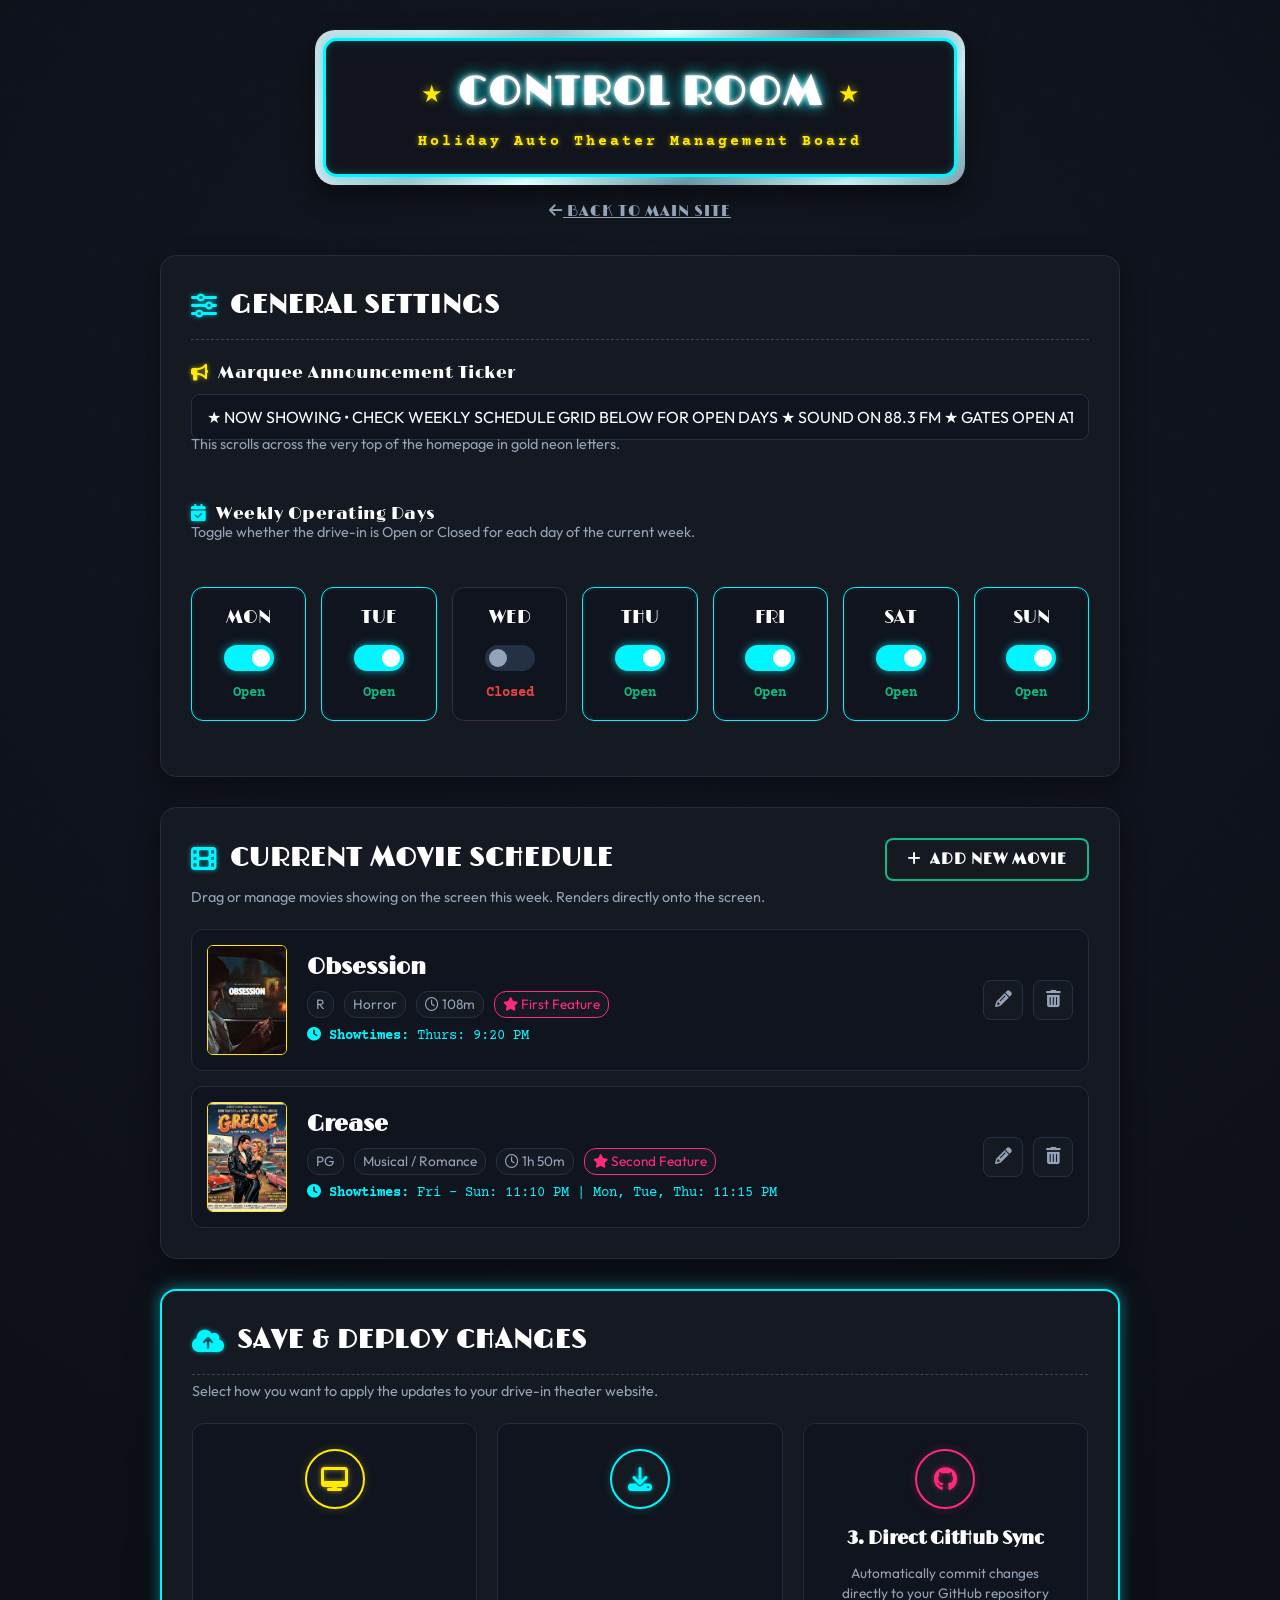
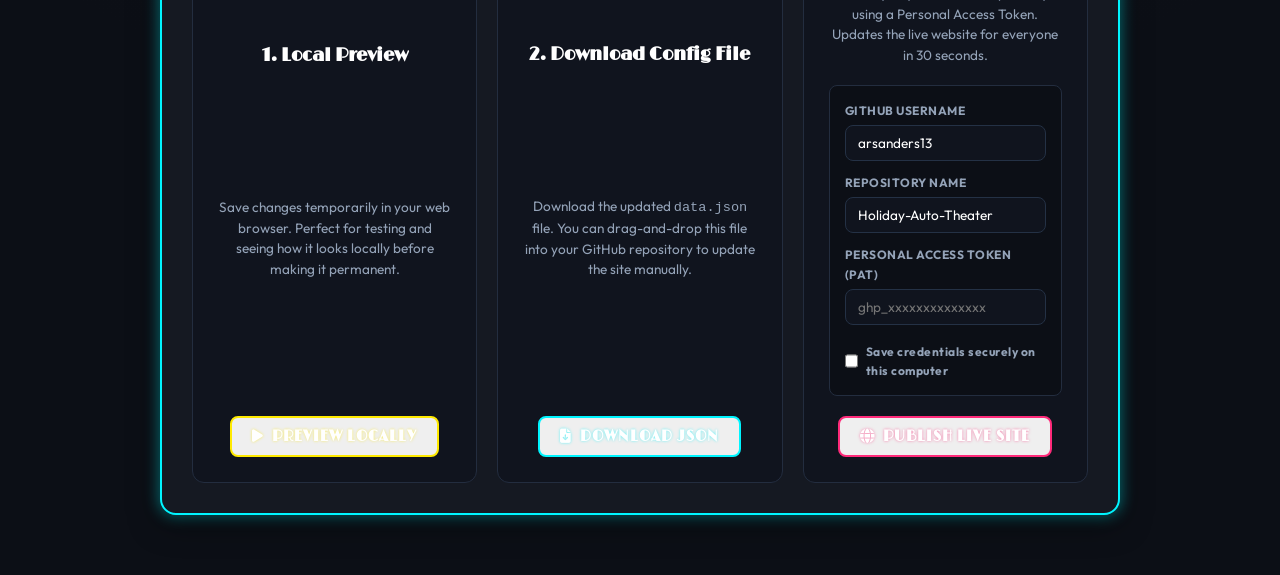
==== admin.html @ 50ead9c8 "Deploy full updated admin.html via upload script" ====
<!DOCTYPE html>
<html lang="en">
<head>
  <meta charset="UTF-8">
  <meta name="viewport" content="width=device-width, initial-scale=1.0">
  <title>Holiday Auto Theater | Admin Control Room</title>
  <meta name="description" content="Manage listings, operating days, showtimes, and announcements for the Holiday Auto Theater.">
  
  <!-- Google Fonts -->
  <link rel="preconnect" href="https://fonts.googleapis.com">
  <link rel="preconnect" href="https://fonts.gstatic.com" crossorigin>
  <link href="https://fonts.googleapis.com/css2?family=Courier+Prime:ital,wght@0,400;0,700;1,400;1,700&family=Limelight&family=Lobster&family=Monoton&family=Outfit:wght@300;400;600;800&display=swap" rel="stylesheet">
  
  <!-- FontAwesome for icons -->
  <link rel="stylesheet" href="https://cdnjs.cloudflare.com/ajax/libs/font-awesome/6.4.0/css/all.min.css">
  
  <!-- Admin Stylesheet -->
  <link rel="stylesheet" href="admin.css">
</head>
<body>

  <!-- Header Diner Sign style -->
  <header class="admin-header">
    <div class="header-container">
      <div class="chrome-rim">
        <div class="sign-inner">
          <div class="neon-stars">
            <span class="star star-left">★</span>
            <h1 class="admin-title">Control Room</h1>
            <span class="star star-right">★</span>
          </div>
          <p class="admin-subtitle">Holiday Auto Theater Management Board</p>
        </div>
      </div>
      <a href="index.html" class="back-link"><i class="fa-solid fa-arrow-left"></i> Back to Main Site</a>
    </div>
  </header>

  <main class="admin-main">
    
    <!-- SECTION 1: GLOBAL CONTROL PANEL -->
    <section class="admin-section chrome-panel">
      <h2 class="panel-title"><i class="fa-solid fa-sliders"></i> General Settings</h2>
      
      <!-- Announcement Editor -->
      <div class="form-group">
        <label for="announcement-input"><i class="fa-solid fa-bullhorn icon-yellow"></i> Marquee Announcement Ticker</label>
        <input type="text" id="announcement-input" placeholder="Type scrolling marquee alert here..." required>
        <p class="input-desc">This scrolls across the very top of the homepage in gold neon letters.</p>
      </div>

      <!-- Weekly Schedule Switches -->
      <div class="form-group">
        <label><i class="fa-solid fa-calendar-check icon-turquoise"></i> Weekly Operating Days</label>
        <p class="input-desc">Toggle whether the drive-in is Open or Closed for each day of the current week.</p>
        <div class="day-toggle-grid">
          <!-- Mon -->
          <div class="day-toggle-card" data-day="MON">
            <span class="toggle-day-name">MON</span>
            <label class="toggle-switch">
              <input type="checkbox" id="status-MON" checked>
              <span class="slider"></span>
            </label>
            <span class="status-lbl" id="lbl-MON">Open</span>
          </div>
          <!-- Tue -->
          <div class="day-toggle-card" data-day="TUE">
            <span class="toggle-day-name">TUE</span>
            <label class="toggle-switch">
              <input type="checkbox" id="status-TUE" checked>
              <span class="slider"></span>
            </label>
            <span class="status-lbl" id="lbl-TUE">Open</span>
          </div>
          <!-- Wed -->
          <div class="day-toggle-card" data-day="WED">
            <span class="toggle-day-name">WED</span>
            <label class="toggle-switch">
              <input type="checkbox" id="status-WED">
              <span class="slider"></span>
            </label>
            <span class="status-lbl" id="lbl-WED">Closed</span>
          </div>
          <!-- Thu -->
          <div class="day-toggle-card" data-day="THU">
            <span class="toggle-day-name">THU</span>
            <label class="toggle-switch">
              <input type="checkbox" id="status-THU" checked>
              <span class="slider"></span>
            </label>
            <span class="status-lbl" id="lbl-THU">Open</span>
          </div>
          <!-- Fri -->
          <div class="day-toggle-card" data-day="FRI">
            <span class="toggle-day-name">FRI</span>
            <label class="toggle-switch">
              <input type="checkbox" id="status-FRI" checked>
              <span class="slider"></span>
            </label>
            <span class="status-lbl" id="lbl-FRI">Open</span>
          </div>
          <!-- Sat -->
          <div class="day-toggle-card" data-day="SAT">
            <span class="toggle-day-name">SAT</span>
            <label class="toggle-switch">
              <input type="checkbox" id="status-SAT" checked>
              <span class="slider"></span>
            </label>
            <span class="status-lbl" id="lbl-SAT">Open</span>
          </div>
          <!-- Sun -->
          <div class="day-toggle-card" data-day="SUN">
            <span class="toggle-day-name">SUN</span>
            <label class="toggle-switch">
              <input type="checkbox" id="status-SUN" checked>
              <span class="slider"></span>
            </label>
            <span class="status-lbl" id="lbl-SUN">Open</span>
          </div>
        </div>
      </div>
    </section>

    <!-- SECTION 2: CURRENT MOVIE LISTINGS -->
    <section class="admin-section chrome-panel">
      <div class="section-header-flex">
        <h2 class="panel-title"><i class="fa-solid fa-film"></i> Current Movie Schedule</h2>
        <button type="button" class="diner-btn btn-green" id="btn-show-add-modal">
          <i class="fa-solid fa-plus"></i> Add New Movie
        </button>
      </div>
      
      <p class="input-desc">Drag or manage movies showing on the screen this week. Renders directly onto the screen.</p>
      
      <div class="admin-movie-list" id="admin-movie-list">
        <!-- Rendered dynamically by admin.js -->
        <div class="loading-spinner">Loading current movie listings...</div>
      </div>
    </section>

    <!-- SECTION 3: SAVE AND DEPLOY -->
    <section class="admin-section chrome-panel save-deploy-panel">
      <h2 class="panel-title"><i class="fa-solid fa-cloud-arrow-up"></i> Save & Deploy Changes</h2>
      <p class="input-desc">Select how you want to apply the updates to your drive-in theater website.</p>
      
      <div class="deploy-options-grid">
        
        <!-- Local Preview -->
        <div class="deploy-card">
          <div class="deploy-card-icon icon-yellow"><i class="fa-solid fa-desktop"></i></div>
          <h3>1. Local Preview</h3>
          <p>Save changes temporarily in your web browser. Perfect for testing and seeing how it looks locally before making it permanent.</p>
          <button type="button" class="deploy-btn btn-neon-yellow" id="btn-local-preview">
            <i class="fa-solid fa-play"></i> Preview locally
          </button>
        </div>

        <!-- Download Config -->
        <div class="deploy-card">
          <div class="deploy-card-icon icon-turquoise"><i class="fa-solid fa-download"></i></div>
          <h3>2. Download Config File</h3>
          <p>Download the updated <code>data.json</code> file. You can drag-and-drop this file into your GitHub repository to update the site manually.</p>
          <button type="button" class="deploy-btn btn-neon-turquoise" id="btn-download-config">
            <i class="fa-solid fa-file-arrow-down"></i> Download JSON
          </button>
        </div>

        <!-- GitHub Deploy -->
        <div class="deploy-card github-sync-card">
          <div class="deploy-card-icon icon-pink"><i class="fa-brands fa-github"></i></div>
          <h3>3. Direct GitHub Sync</h3>
          <p>Automatically commit changes directly to your GitHub repository using a Personal Access Token. Updates the live website for everyone in 30 seconds.</p>
          
          <div class="github-inputs-group">
            <div class="field-row">
              <label for="gh-username">GitHub Username</label>
              <input type="text" id="gh-username" placeholder="e.g. coder123" value="arsanders13">
            </div>
            <div class="field-row">
              <label for="gh-repo">Repository Name</label>
              <input type="text" id="gh-repo" placeholder="e.g. holiday-auto-theater" value="Holiday-Auto-Theater">
            </div>
            <div class="field-row">
              <label for="gh-token">Personal Access Token (PAT)</label>
              <input type="password" id="gh-token" placeholder="ghp_xxxxxxxxxxxxxx" value="">
            </div>
            <div class="field-row checkbox-row">
              <input type="checkbox" id="gh-save-details" checked>
              <label for="gh-save-details">Save credentials securely on this computer</label>
            </div>
          </div>

          <button type="button" class="deploy-btn btn-neon-pink" id="btn-github-deploy">
            <i class="fa-solid fa-globe"></i> Publish Live Site
          </button>
        </div>
      </div>
    </section>

  </main>

  <!-- ADD MOVIE MODAL DIALOG -->
  <div class="modal-overlay hidden" id="add-movie-modal">
    <div class="modal-chrome-rim">
      <div class="modal-box">
        
        <div class="modal-header">
          <h3><i class="fa-solid fa-video"></i> Add Movie Details</h3>
          <button class="modal-close-btn" id="btn-close-modal"><i class="fa-solid fa-xmark"></i></button>
        </div>

        <!-- OMDb/IMDb Search Bar -->
        <div class="omdb-search-box">
          <h4><i class="fa-brands fa-imdb icon-imdb"></i> Auto-Fill from IMDb / Movie Database</h4>
          <div class="search-fields-row">
            <div class="search-input-wrap">
              <input type="text" id="omdb-search-title" placeholder="Type movie title (e.g. Jurassic Park)...">
            </div>
            <button type="button" class="diner-btn btn-yellow" id="btn-omdb-search">
              <i class="fa-solid fa-magnifying-glass"></i> Search API
            </button>
          </div>
          
          <!-- Key Option (Optional, defaults to fallback) -->
          <div class="api-key-toggle-row">
            <a href="http://www.omdbapi.com/apikey.aspx" target="_blank" rel="noopener noreferrer" class="key-info-link"><i class="fa-solid fa-circle-question"></i> Get your own free OMDb API Key</a>
            <input type="text" id="omdb-api-key" placeholder="Enter key (Optional)" value="" autocomplete="off">
          </div>
          
          <!-- Search Status / Result Alert -->
          <div class="search-alert hidden" id="search-alert"></div>
        </div>

        <!-- Add/Edit Movie Form -->
        <form id="add-movie-form">
          <input type="hidden" id="movie-index"> <!-- Set if editing an existing movie -->
          
          <div class="form-grid-2">
            
            <!-- Poster Preview Area -->
            <div class="poster-preview-col">
              <div class="poster-placeholder" id="modal-poster-preview">
                <i class="fa-solid fa-image"></i>
                <p>Poster Preview</p>
              </div>
              <div class="form-group margin-top-10">
                <label for="movie-poster">Poster Image URL</label>
                <input type="text" id="movie-poster" placeholder="assets/name.jpg or web link" required>
              </div>
            </div>

            <!-- Metadata Details Column -->
            <div class="metadata-col">
              
              <div class="form-row-split">
                <div class="form-group">
                  <label for="movie-title">Movie Title</label>
                  <input type="text" id="movie-title" placeholder="e.g. Jaws" required>
                </div>
                <div class="form-group shrink-field">
                  <label for="movie-year">Year</label>
                  <input type="text" id="movie-year" placeholder="1975" required>
                </div>
              </div>

              <div class="form-row-split">
                <div class="form-group">
                  <label for="movie-genre">Genre(s)</label>
                  <input type="text" id="movie-genre" placeholder="e.g. Thriller / Adventure" required>
                </div>
                <div class="form-group shrink-field">
                  <label for="movie-rating">Rating</label>
                  <input type="text" id="movie-rating" placeholder="PG" required>
                </div>
                <div class="form-group shrink-field">
                  <label for="movie-duration">Runtime</label>
                  <input type="text" id="movie-duration" placeholder="2h 4m" required>
                </div>
              </div>

              <div class="form-group">
                <label for="movie-plot">Plot Summary</label>
                <textarea id="movie-plot" rows="3" placeholder="Write plot description..." required></textarea>
              </div>

              <div class="form-group">
                <label for="movie-imdb">IMDb Link URL</label>
                <input type="url" id="movie-imdb" placeholder="https://www.imdb.com/title/..." required>
              </div>

            </div>
          </div>

          <hr class="modal-divider">

          <!-- Scheduling Settings Section -->
          <h4 class="settings-sub"><i class="fa-solid fa-clock-rotate-left"></i> Drive-In Showtimes & Features</h4>
          
          <div class="form-grid-2 scheduling-grid">
            <div class="feature-ordering-field">
              <label>Double Feature Settings</label>
              <div class="radio-toggle-group">
                <label class="radio-lbl">
                  <input type="radio" name="feature-type" value="First Feature" checked>
                  <span>First Feature (9:00 PM)</span>
                </label>
                <label class="radio-lbl">
                  <input type="radio" name="feature-type" value="Second Feature">
                  <span>Second Feature (11:00 PM)</span>
                </label>
                <label class="radio-lbl">
                  <input type="radio" name="feature-type" value="Single Feature">
                  <span>Single/Special Event</span>
                </label>
              </div>
            </div>
            
            <div class="showtimes-builder">
              <label>Showtime Schedule (e.g. Fri-Sun: 9:00 PM)</label>
              <div id="showtimes-rows-container">
                <!-- Showtime entries will be added here -->
              </div>
              <button type="button" class="add-time-btn" id="btn-add-time-row">
                <i class="fa-solid fa-plus-circle"></i> Add Showtime Rule
              </button>
            </div>
          </div>

          <div class="modal-footer">
            <button type="button" class="diner-btn btn-red" id="btn-cancel-modal">Cancel</button>
            <button type="submit" class="diner-btn btn-green" id="btn-save-movie">Add Movie to Schedule</button>
          </div>

        </form>

      </div>
    </div>
  </div>

  <!-- Notification Banner -->
  <div class="notification-toast hidden" id="toast">
    <i class="fa-solid fa-circle-check"></i> <span id="toast-message">Action completed successfully.</span>
  </div>

  <!-- Custom Admin Script -->
  <script src="admin.js"></script>
</body>
</html>
---- admin.css ----
/* ==========================================================================
   Holiday Auto Theater - Admin Control Room Stylesheet
   ========================================================================== */

:root {
  --bg-color: #0c0f16;
  --bg-card: #151922;
  --text-primary: #f8fafc;
  --text-secondary: #94a3b8;
  
  /* Neon Colors */
  --neon-pink: #ff2a7a;
  --neon-pink-glow: rgba(255, 42, 122, 0.6);
  --neon-turquoise: #00f5ff;
  --neon-turquoise-glow: rgba(0, 245, 255, 0.6);
  --neon-yellow: #ffea00;
  --neon-yellow-glow: rgba(255, 234, 0, 0.6);
  
  --chrome-border: linear-gradient(
    135deg,
    #cfd9df 0%,
    #e2ebf0 15%,
    #b3c0c9 30%,
    #ffffff 45%,
    #7a8a99 65%,
    #e2ebf0 85%,
    #8c9ba5 100%
  );
  
  --transition-speed: 0.3s;
}

* {
  box-sizing: border-box;
  margin: 0;
  padding: 0;
}

body {
  font-family: 'Outfit', sans-serif;
  background-color: var(--bg-color);
  color: var(--text-primary);
  line-height: 1.6;
  padding-bottom: 60px;
  background-image: 
    radial-gradient(circle at 50% 20%, rgba(21, 25, 34, 0.8) 0%, rgba(12, 15, 22, 1) 70%),
    url("data:image/svg+xml,%3Csvg xmlns='http://www.w3.org/2000/svg' width='80' height='80' viewBox='0 0 80 80'%3E%3Cg fill='%23ffffff' fill-opacity='0.02'%3E%3Cpath fill-rule='evenodd' d='M11 18c3.866 0 7-3.134 7-7s-3.134-7-7-7-7 3.134-7 7 3.134 7 7 7zm48 25c3.866 0 7-3.134 7-7s-3.134-7-7-7-7 3.134-7 7 3.134 7 7 7zm-43-7c1.657 0 3-1.343 3-3s-1.343-3-3-3-3 1.343-3 3 1.343 3 3 3zm63 31c1.657 0 3-1.343 3-3s-1.343-3-3-3-3 1.343-3 3 1.343 3 3 3zM34 90c1.657 0 3-1.343 3-3s-1.343-3-3-3-3 1.343-3 3 1.343 3 3 3zm1-61c3.16 0 6-2.84 6-6s-2.84-6-6-6-6 2.84-6 6 2.84 6 6 6zm-4-19c2.2 0 4-1.8 4-4s-1.8-4-4-4-4 1.8-4 4 1.8 4 4 4zm69 22c2.2 0 4-1.8 4-4s-1.8-4-4-4-4 1.8-4 4 1.8 4 4 4z'/%3E%3C/g%3E%3C/svg%3E");
}

/* ==========================================================================
   Header Style
   ========================================================================== */

.admin-header {
  padding: 30px 20px;
}

.header-container {
  max-width: 1000px;
  margin: 0 auto;
  display: flex;
  flex-direction: column;
  align-items: center;
  position: relative;
}

.chrome-rim {
  width: 100%;
  max-width: 650px;
  background: var(--chrome-border);
  padding: 8px;
  border-radius: 20px;
  box-shadow: 0 10px 25px rgba(0, 0, 0, 0.5);
}

.sign-inner {
  background-color: #11141c;
  border: 3px solid var(--neon-turquoise);
  border-radius: 14px;
  padding: 20px;
  text-align: center;
  box-shadow: 
    0 0 12px var(--neon-turquoise-glow),
    inset 0 0 10px rgba(0, 245, 255, 0.2);
}

.neon-stars {
  display: flex;
  justify-content: center;
  align-items: center;
  gap: 15px;
}

.star {
  font-size: 1.5rem;
  color: var(--neon-yellow);
  text-shadow: 0 0 8px var(--neon-yellow-glow);
  animation: star-glow 1.5s ease-in-out infinite alternate;
}

.star-right {
  animation-delay: 0.75s;
}

@keyframes star-glow {
  0% { transform: scale(0.9); text-shadow: 0 0 3px var(--neon-yellow-glow); }
  100% { transform: scale(1.1); text-shadow: 0 0 12px var(--neon-yellow); }
}

.admin-title {
  font-family: 'Limelight', cursive;
  font-size: 2.5rem;
  text-transform: uppercase;
  letter-spacing: 2px;
  color: #fff;
  text-shadow: 
    0 0 5px #fff,
    0 0 15px var(--neon-turquoise);
}

.admin-subtitle {
  font-family: 'Courier Prime', monospace;
  color: var(--neon-yellow);
  font-weight: bold;
  font-size: 0.95rem;
  letter-spacing: 3px;
  margin-top: 5px;
  text-shadow: 0 0 5px var(--neon-yellow-glow);
}

.back-link {
  margin-top: 15px;
  font-family: 'Limelight', cursive;
  color: var(--text-secondary);
  font-size: 0.95rem;
  text-transform: uppercase;
  letter-spacing: 1px;
  transition: color var(--transition-speed);
}

.back-link:hover {
  color: var(--neon-turquoise);
  text-shadow: 0 0 5px var(--neon-turquoise-glow);
}

/* ==========================================================================
   Dashboard Layout & Reusable Panels
   ========================================================================== */

.admin-main {
  max-width: 1000px;
  margin: 0 auto;
  padding: 0 20px;
  display: flex;
  flex-direction: column;
  gap: 30px;
}

.chrome-panel {
  background-color: var(--bg-card);
  border-radius: 16px;
  border: 1px solid #232d3f;
  padding: 30px;
  box-shadow: 0 8px 25px rgba(0,0,0,0.4);
  position: relative;
}

.panel-title {
  font-family: 'Limelight', cursive;
  font-size: 1.6rem;
  color: #fff;
  text-transform: uppercase;
  letter-spacing: 1px;
  margin-bottom: 20px;
  display: flex;
  align-items: center;
  gap: 12px;
  border-bottom: 1px dashed #33445c;
  padding-bottom: 12px;
}

.panel-title i {
  color: var(--neon-turquoise);
  text-shadow: 0 0 5px var(--neon-turquoise-glow);
}

.input-desc {
  color: var(--text-secondary);
  font-size: 0.9rem;
  margin-top: -15px;
  margin-bottom: 20px;
}

/* ==========================================================================
   Form Controls
   ========================================================================== */

.form-group {
  margin-bottom: 25px;
  display: flex;
  flex-direction: column;
  gap: 8px;
}

.form-group label {
  font-family: 'Limelight', cursive;
  font-size: 1.05rem;
  color: #fff;
  letter-spacing: 0.5px;
}

.form-group label i {
  margin-right: 5px;
}

.icon-yellow { color: var(--neon-yellow); text-shadow: 0 0 5px var(--neon-yellow-glow); }
.icon-turquoise { color: var(--neon-turquoise); text-shadow: 0 0 5px var(--neon-turquoise-glow); }
.icon-pink { color: var(--neon-pink); text-shadow: 0 0 5px var(--neon-pink-glow); }

input[type="text"],
input[type="password"],
input[type="url"],
textarea,
select {
  width: 100%;
  background-color: #10141e;
  border: 1.5px solid #243145;
  border-radius: 8px;
  padding: 12px 15px;
  color: #fff;
  font-family: 'Outfit', sans-serif;
  font-size: 1rem;
  transition: all var(--transition-speed);
}

input[type="text"]:focus,
input[type="password"]:focus,
input[type="url"]:focus,
textarea:focus,
select:focus {
  outline: none;
  border-color: var(--neon-turquoise);
  box-shadow: 0 0 10px rgba(0, 245, 255, 0.2);
}

textarea {
  resize: vertical;
}

/* Diner Button styles */
.diner-btn {
  font-family: 'Limelight', cursive;
  font-size: 0.95rem;
  padding: 10px 20px;
  border-radius: 8px;
  text-transform: uppercase;
  letter-spacing: 1px;
  display: inline-flex;
  align-items: center;
  gap: 8px;
  border: 2px solid transparent;
  transition: all var(--transition-speed);
  font-weight: bold;
}

.btn-green {
  background-color: transparent;
  border-color: #10b981;
  color: #fff;
}

.btn-green:hover {
  background-color: #10b981;
  box-shadow: 0 0 15px rgba(16, 185, 129, 0.5);
  transform: scale(1.03);
}

.btn-red {
  background-color: transparent;
  border-color: #ef4444;
  color: #fff;
}

.btn-red:hover {
  background-color: #ef4444;
  box-shadow: 0 0 15px rgba(239, 68, 68, 0.5);
  transform: scale(1.03);
}

.btn-yellow {
  background-color: transparent;
  border-color: var(--neon-yellow);
  color: #fff;
  text-shadow: 0 0 3px var(--neon-yellow-glow);
}

.btn-yellow:hover {
  background-color: var(--neon-yellow);
  color: #000;
  box-shadow: 0 0 15px var(--neon-yellow);
  text-shadow: none;
  transform: scale(1.03);
}

/* ==========================================================================
   Operating Days Toggles
   ========================================================================== */

.day-toggle-grid {
  display: grid;
  grid-template-columns: repeat(auto-fit, minmax(110px, 1fr));
  gap: 15px;
  margin-top: 15px;
}

.day-toggle-card {
  background-color: #10141e;
  border: 1.5px solid #232d3f;
  border-radius: 12px;
  padding: 15px 10px;
  display: flex;
  flex-direction: column;
  align-items: center;
  gap: 12px;
  transition: all var(--transition-speed);
}

.day-toggle-card.day-open {
  border-color: var(--neon-turquoise);
  box-shadow: inset 0 0 5px rgba(0, 245, 255, 0.1);
}

.day-toggle-card.day-closed {
  border-color: #3b2c35;
}

.toggle-day-name {
  font-family: 'Limelight', cursive;
  font-size: 1.15rem;
  color: #fff;
}

.status-lbl {
  font-family: 'Courier Prime', monospace;
  font-size: 0.85rem;
  font-weight: bold;
}

.day-toggle-card.day-open .status-lbl {
  color: #10b981;
}

.day-toggle-card.day-closed .status-lbl {
  color: #ef4444;
}

/* Custom Checkbox Toggle Switch */
.toggle-switch {
  position: relative;
  display: inline-block;
  width: 50px;
  height: 26px;
}

.toggle-switch input {
  opacity: 0;
  width: 0;
  height: 0;
}

.slider {
  position: absolute;
  cursor: pointer;
  top: 0;
  left: 0;
  right: 0;
  bottom: 0;
  background-color: #243145;
  transition: .4s;
  border-radius: 34px;
}

.slider:before {
  position: absolute;
  content: "";
  height: 18px;
  width: 18px;
  left: 4px;
  bottom: 4px;
  background-color: #94a3b8;
  transition: .4s;
  border-radius: 50%;
}

input:checked + .slider {
  background-color: var(--neon-turquoise);
  box-shadow: 0 0 8px var(--neon-turquoise-glow);
}

input:checked + .slider:before {
  transform: translateX(24px);
  background-color: #fff;
}

/* ==========================================================================
   Movie Management Row List
   ========================================================================== */

.section-header-flex {
  display: flex;
  justify-content: space-between;
  align-items: center;
  flex-wrap: wrap;
  gap: 15px;
  margin-bottom: 20px;
}

.section-header-flex .panel-title {
  margin-bottom: 0;
  border-bottom: none;
  padding-bottom: 0;
}

.admin-movie-list {
  display: flex;
  flex-direction: column;
  gap: 15px;
  margin-top: 15px;
}

.movie-admin-card {
  background-color: #10141e;
  border: 1px solid #232d3f;
  border-radius: 12px;
  padding: 15px;
  display: grid;
  grid-template-columns: 80px 1fr auto;
  gap: 20px;
  align-items: center;
}

.movie-admin-poster-wrap {
  width: 80px;
  height: 110px;
  background-color: #0c0f16;
  border-radius: 6px;
  border: 1.5px solid var(--neon-yellow);
  overflow: hidden;
}

.movie-admin-poster-wrap img {
  width: 100%;
  height: 100%;
  object-fit: cover;
}

.movie-admin-info h3 {
  font-family: 'Limelight', cursive;
  font-size: 1.35rem;
  color: #fff;
  margin-bottom: 5px;
}

.movie-admin-meta {
  display: flex;
  gap: 10px;
  flex-wrap: wrap;
  font-size: 0.85rem;
  color: var(--text-secondary);
  margin-bottom: 8px;
}

.admin-meta-pill {
  background-color: #151922;
  border: 1px solid #243145;
  padding: 2px 8px;
  border-radius: 12px;
}

.admin-meta-pill.double-feature {
  border-color: var(--neon-pink);
  color: var(--neon-pink);
}

.movie-admin-times {
  font-family: 'Courier Prime', monospace;
  font-size: 0.85rem;
  color: var(--neon-turquoise);
}

.movie-admin-actions {
  display: flex;
  gap: 10px;
}

.action-btn {
  width: 40px;
  height: 40px;
  border-radius: 8px;
  display: flex;
  justify-content: center;
  align-items: center;
  font-size: 1.05rem;
  background-color: #151922;
  border: 1px solid #243145;
  color: var(--text-secondary);
  transition: all var(--transition-speed);
}

.action-btn.edit-btn:hover {
  border-color: var(--neon-turquoise);
  color: var(--neon-turquoise);
  box-shadow: 0 0 8px var(--neon-turquoise-glow);
}

.action-btn.delete-btn:hover {
  border-color: var(--neon-pink);
  color: var(--neon-pink);
  box-shadow: 0 0 8px var(--neon-pink-glow);
}

.loading-spinner {
  text-align: center;
  padding: 30px;
  font-family: 'Courier Prime', monospace;
  color: var(--text-secondary);
}

/* ==========================================================================
   Save & Deploy Panel
   ========================================================================== */

.save-deploy-panel {
  border: 2px solid var(--neon-turquoise);
  box-shadow: 
    0 8px 30px rgba(0,0,0,0.5),
    0 0 15px var(--neon-turquoise-glow);
}

.deploy-options-grid {
  display: grid;
  grid-template-columns: repeat(auto-fit, minmax(280px, 1fr));
  gap: 20px;
  margin-top: 20px;
}

.deploy-card {
  background-color: #10141e;
  border: 1px solid #232d3f;
  border-radius: 12px;
  padding: 25px;
  text-align: center;
  display: flex;
  flex-direction: column;
  align-items: center;
  justify-content: space-between;
  min-height: 250px;
}

.deploy-card-icon {
  width: 60px;
  height: 60px;
  border-radius: 50%;
  background-color: #151922;
  border: 2px solid #243145;
  display: flex;
  justify-content: center;
  align-items: center;
  font-size: 1.5rem;
  margin-bottom: 15px;
}

.deploy-card-icon.icon-yellow { border-color: var(--neon-yellow); color: var(--neon-yellow); box-shadow: 0 0 10px rgba(255, 234, 0, 0.2); }
.deploy-card-icon.icon-turquoise { border-color: var(--neon-turquoise); color: var(--neon-turquoise); box-shadow: 0 0 10px rgba(0, 245, 255, 0.2); }
.deploy-card-icon.icon-pink { border-color: var(--neon-pink); color: var(--neon-pink); box-shadow: 0 0 10px rgba(255, 42, 122, 0.2); }

.deploy-card h3 {
  font-family: 'Limelight', cursive;
  font-size: 1.15rem;
  color: #fff;
  margin-bottom: 10px;
}

.deploy-card p {
  color: var(--text-secondary);
  font-size: 0.85rem;
  margin-bottom: 20px;
  line-height: 1.5;
}

.deploy-btn {
  font-family: 'Limelight', cursive;
  font-size: 0.9rem;
  padding: 10px 20px;
  border-radius: 8px;
  text-transform: uppercase;
  letter-spacing: 1px;
  display: flex;
  align-items: center;
  gap: 8px;
  border: 2px solid transparent;
  transition: all var(--transition-speed);
  font-weight: bold;
  cursor: pointer;
}

.btn-neon-yellow { border-color: var(--neon-yellow); color: #fff; text-shadow: 0 0 3px var(--neon-yellow-glow); }
.btn-neon-yellow:hover { background-color: var(--neon-yellow); color: #000; box-shadow: 0 0 12px var(--neon-yellow); text-shadow: none; }

.btn-neon-turquoise { border-color: var(--neon-turquoise); color: #fff; text-shadow: 0 0 3px var(--neon-turquoise-glow); }
.btn-neon-turquoise:hover { background-color: var(--neon-turquoise); color: #000; box-shadow: 0 0 12px var(--neon-turquoise); text-shadow: none; }

.btn-neon-pink { border-color: var(--neon-pink); color: #fff; text-shadow: 0 0 3px var(--neon-pink-glow); }
.btn-neon-pink:hover { background-color: var(--neon-pink); color: #fff; box-shadow: 0 0 12px var(--neon-pink); }

/* GitHub Credentials Panel */
.github-sync-card {
  grid-column: span 1;
}

@media (min-width: 900px) {
  .github-sync-card {
    grid-column: span 1;
  }
}

.github-inputs-group {
  width: 100%;
  background-color: #0c0f16;
  border-radius: 8px;
  padding: 15px;
  margin-bottom: 20px;
  border: 1px solid #232d3f;
  display: flex;
  flex-direction: column;
  gap: 12px;
  text-align: left;
}

.field-row {
  display: flex;
  flex-direction: column;
  gap: 5px;
}

.field-row label {
  font-size: 0.75rem;
  color: var(--text-secondary);
  font-weight: bold;
  text-transform: uppercase;
  letter-spacing: 0.5px;
}

.field-row input {
  padding: 8px 12px;
  font-size: 0.85rem;
}

.checkbox-row {
  flex-direction: row;
  align-items: center;
  gap: 8px;
  margin-top: 5px;
}

.checkbox-row input {
  width: 16px;
  height: 16px;
}

.checkbox-row label {
  font-size: 0.75rem;
  color: var(--text-secondary);
  text-transform: none;
  cursor: pointer;
}

/* ==========================================================================
   Modal Dialog Popup (Chrome Diner Theme)
   ========================================================================== */

.modal-overlay {
  position: fixed;
  top: 0;
  left: 0;
  width: 100%;
  height: 100%;
  background-color: rgba(6, 8, 12, 0.85);
  backdrop-filter: blur(5px);
  display: flex;
  justify-content: center;
  align-items: center;
  z-index: 200;
  opacity: 1;
  transition: opacity 0.3s ease;
  overflow-y: auto;
  padding: 20px 10px;
}

.modal-overlay.hidden {
  opacity: 0;
  pointer-events: none;
}

.modal-chrome-rim {
  background: var(--chrome-border);
  padding: 8px;
  border-radius: 20px;
  width: 100%;
  max-width: 800px;
  box-shadow: 0 15px 35px rgba(0, 0, 0, 0.7);
  margin: auto;
}

.modal-box {
  background-color: #0c0f16;
  border: 3px solid var(--neon-yellow);
  border-radius: 14px;
  padding: 25px;
  box-shadow: inset 0 0 15px rgba(255, 234, 0, 0.1);
}

.modal-header {
  display: flex;
  justify-content: space-between;
  align-items: center;
  border-bottom: 2px dashed var(--neon-yellow);
  padding-bottom: 15px;
  margin-bottom: 20px;
}

.modal-header h3 {
  font-family: 'Limelight', cursive;
  font-size: 1.4rem;
  color: #fff;
  text-transform: uppercase;
  letter-spacing: 1px;
}

.modal-close-btn {
  font-size: 1.3rem;
  color: var(--text-secondary);
  transition: color var(--transition-speed);
}

.modal-close-btn:hover {
  color: var(--neon-pink);
}

/* OMDb API search box */
.omdb-search-box {
  background-color: #10141e;
  border: 1px solid #232d3f;
  border-radius: 10px;
  padding: 15px;
  margin-bottom: 25px;
}

.omdb-search-box h4 {
  font-family: 'Limelight', cursive;
  font-size: 0.95rem;
  color: var(--neon-yellow);
  margin-bottom: 12px;
  letter-spacing: 0.5px;
}

.icon-imdb {
  color: #f5c518;
}

.search-fields-row {
  display: flex;
  gap: 10px;
  margin-bottom: 10px;
}

.search-input-wrap {
  flex-grow: 1;
}

.search-fields-row input {
  padding: 10px 15px;
  border-color: #ffea0033;
}

.api-key-toggle-row {
  display: flex;
  justify-content: space-between;
  align-items: center;
  font-size: 0.75rem;
}

.key-info-link {
  color: var(--text-secondary);
  transition: color var(--transition-speed);
}

.key-info-link:hover {
  color: var(--neon-turquoise);
}

#omdb-api-key {
  width: 140px;
  padding: 4px 8px;
  font-size: 0.75rem;
  text-align: center;
  border-color: #243145;
}

.search-alert {
  margin-top: 10px;
  padding: 8px 12px;
  border-radius: 6px;
  font-size: 0.85rem;
  font-family: 'Courier Prime', monospace;
  font-weight: bold;
}

.search-alert.success {
  background-color: rgba(16, 185, 129, 0.15);
  border: 1px solid #10b981;
  color: #10b981;
}

.search-alert.error {
  background-color: rgba(239, 68, 68, 0.15);
  border: 1px solid #ef4444;
  color: #ef4444;
}

.search-alert.loading {
  background-color: rgba(255, 234, 0, 0.1);
  border: 1px solid var(--neon-yellow);
  color: var(--neon-yellow);
}

/* Modal Form Layout */
.form-grid-2 {
  display: grid;
  grid-template-columns: 180px 1fr;
  gap: 25px;
}

.poster-preview-col {
  display: flex;
  flex-direction: column;
}

.poster-placeholder {
  width: 180px;
  height: 250px;
  background-color: #10141e;
  border-radius: 8px;
  border: 2px dashed #243145;
  display: flex;
  flex-direction: column;
  justify-content: center;
  align-items: center;
  color: var(--text-secondary);
  gap: 10px;
}

.poster-placeholder i {
  font-size: 2.5rem;
}

.poster-placeholder img {
  width: 100%;
  height: 100%;
  object-fit: cover;
  border-radius: 6px;
}

.form-row-split {
  display: flex;
  gap: 15px;
  flex-wrap: wrap;
}

.form-row-split .form-group {
  flex-grow: 1;
}

.shrink-field {
  max-width: 110px;
  min-width: 80px;
}

.modal-divider {
  border: 0;
  height: 1px;
  background-color: #232d3f;
  margin: 25px 0;
}

.settings-sub {
  font-family: 'Limelight', cursive;
  font-size: 1.15rem;
  color: #fff;
  text-transform: uppercase;
  letter-spacing: 0.5px;
  margin-bottom: 15px;
}

.settings-sub i {
  color: var(--neon-turquoise);
}

.radio-toggle-group {
  display: flex;
  flex-direction: column;
  gap: 10px;
  margin-top: 8px;
}

.radio-lbl {
  display: flex;
  align-items: center;
  gap: 8px;
  font-size: 0.9rem;
  color: var(--text-secondary);
  cursor: pointer;
}

.radio-lbl input {
  width: 18px;
  height: 18px;
}

.radio-lbl input:checked + span {
  color: #fff;
  font-weight: bold;
}

/* Dynamic showtimes row list */
.showtimes-builder {
  display: flex;
  flex-direction: column;
  gap: 8px;
}

.showtime-row {
  display: flex;
  gap: 10px;
  align-items: center;
}

.showtime-row input {
  padding: 8px 12px;
  font-size: 0.9rem;
}

.delete-row-btn {
  background: none;
  border: none;
  color: #ef4444;
  font-size: 1.1rem;
  cursor: pointer;
  padding: 5px;
  transition: color var(--transition-speed);
}

.delete-row-btn:hover {
  color: #f87171;
}

.add-time-btn {
  align-self: flex-start;
  background: none;
  border: none;
  color: var(--neon-turquoise);
  font-family: 'Courier Prime', monospace;
  font-size: 0.85rem;
  font-weight: bold;
  cursor: pointer;
  margin-top: 5px;
  display: flex;
  align-items: center;
  gap: 5px;
}

.add-time-btn:hover {
  color: #fff;
  text-shadow: 0 0 5px var(--neon-turquoise-glow);
}

.modal-footer {
  display: flex;
  justify-content: flex-end;
  gap: 15px;
  margin-top: 30px;
}

/* ==========================================================================
   Alert Notification Toast
   ========================================================================== */

.notification-toast {
  position: fixed;
  bottom: 25px;
  left: 50%;
  transform: translateX(-50%);
  background-color: #10141e;
  border: 2px solid var(--neon-turquoise);
  box-shadow: 0 10px 25px rgba(0, 0, 0, 0.6), 0 0 15px var(--neon-turquoise-glow);
  border-radius: 30px;
  padding: 12px 30px;
  display: flex;
  align-items: center;
  gap: 10px;
  z-index: 300;
  font-weight: bold;
  color: #fff;
  transition: all 0.4s cubic-bezier(0.175, 0.885, 0.32, 1.275);
}

.notification-toast i {
  color: var(--neon-turquoise);
  font-size: 1.15rem;
}

.notification-toast.hidden {
  bottom: -60px;
  opacity: 0;
}

/* ==========================================================================
   Responsive adjustments
   ========================================================================== */

@media (max-width: 768px) {
  .form-grid-2 {
    grid-template-columns: 1fr;
    justify-items: center;
  }
  
  .poster-preview-col {
    width: 100%;
    max-width: 250px;
    align-items: center;
  }
  
  .poster-placeholder {
    width: 100%;
    aspect-ratio: 180 / 250;
  }
  
  .movie-admin-card {
    grid-template-columns: 70px 1fr;
  }
  
  .movie-admin-actions {
    grid-column: span 2;
    justify-content: flex-end;
    border-top: 1px dashed #243145;
    padding-top: 10px;
    width: 100%;
  }
}
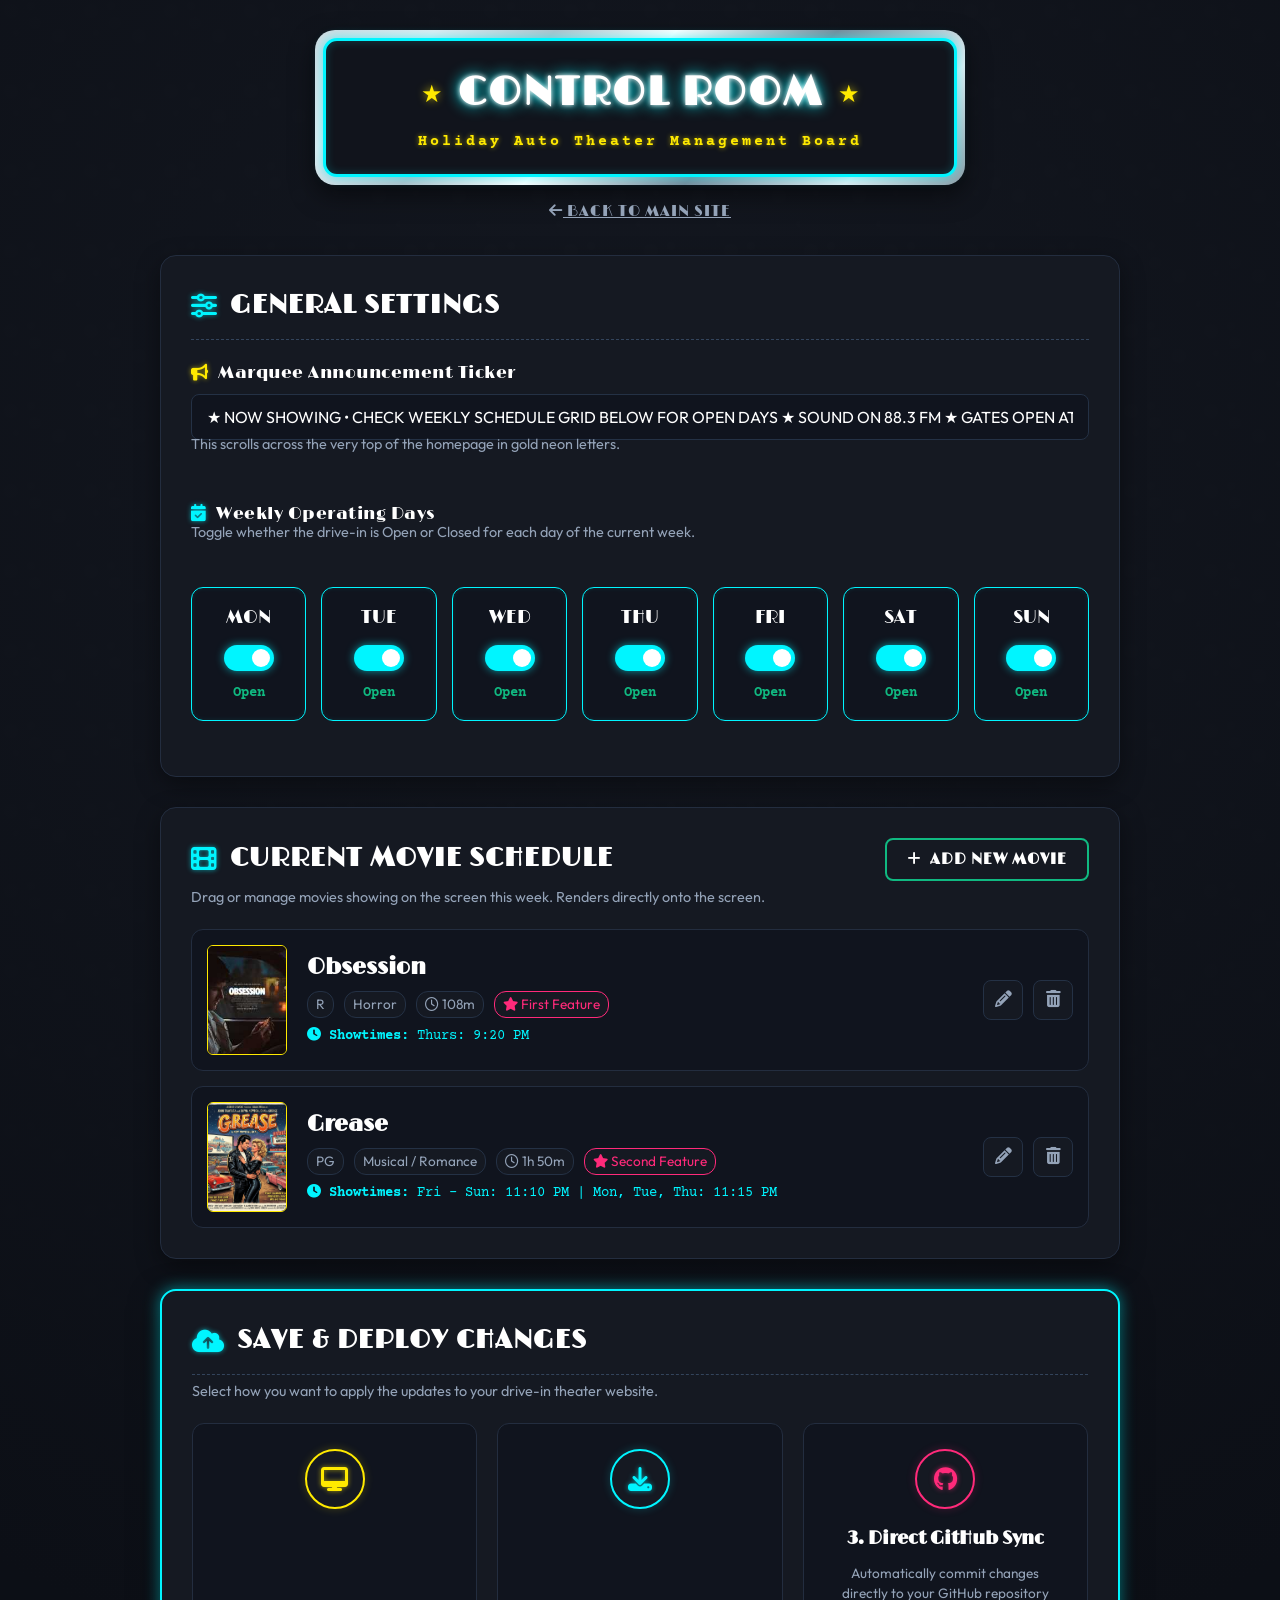
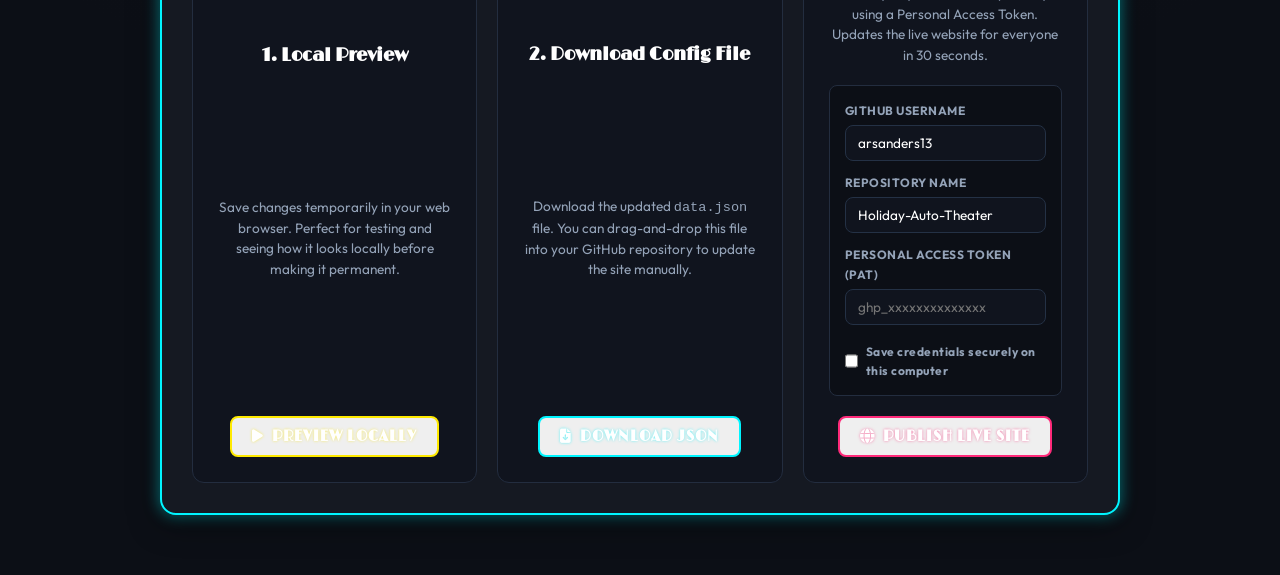
==== commit 51fdcfab: "Deploy full updated admin.html via upload script" ====
--- a/admin.html
+++ b/admin.html
@@ -15,7 +15,7 @@
   <link rel="stylesheet" href="https://cdnjs.cloudflare.com/ajax/libs/font-awesome/6.4.0/css/all.min.css">
   
   <!-- Admin Stylesheet -->
-  <link rel="stylesheet" href="admin.css">
+  <link rel="stylesheet" href="admin.css?v=3.0">
 </head>
 <body>
 
@@ -214,17 +214,18 @@
           <h4><i class="fa-brands fa-imdb icon-imdb"></i> Auto-Fill from IMDb / Movie Database</h4>
           <div class="search-fields-row">
             <div class="search-input-wrap">
-              <input type="text" id="omdb-search-title" placeholder="Type movie title (e.g. Jurassic Park)...">
+              <input type="text" id="omdb-search-title" placeholder="Type movie title (e.g. Deadpool, Inside Out 2, Twisters)...">
+              <div class="search-results-dropdown hidden" id="search-results-dropdown"></div>
             </div>
             <button type="button" class="diner-btn btn-yellow" id="btn-omdb-search">
               <i class="fa-solid fa-magnifying-glass"></i> Search API
             </button>
           </div>
           
-          <!-- Key Option (Optional, defaults to fallback) -->
+          <!-- Key Option -->
           <div class="api-key-toggle-row">
-            <a href="http://www.omdbapi.com/apikey.aspx" target="_blank" rel="noopener noreferrer" class="key-info-link"><i class="fa-solid fa-circle-question"></i> Get your own free OMDb API Key</a>
-            <input type="text" id="omdb-api-key" placeholder="Enter key (Optional)" value="" autocomplete="off">
+            <a href="http://www.omdbapi.com/apikey.aspx" target="_blank" rel="noopener noreferrer" class="key-info-link"><i class="fa-solid fa-circle-question"></i> Active IMDb Key (Included)</a>
+            <input type="text" id="omdb-api-key" placeholder="Enter key (Optional)" value="b9a5e69d" autocomplete="off">
           </div>
           
           <!-- Search Status / Result Alert -->
@@ -343,6 +344,6 @@
   </div>
 
   <!-- Custom Admin Script -->
-  <script src="admin.js"></script>
+  <script src="admin.js?v=4.0"></script>
 </body>
 </html>
--- a/admin.css
+++ b/admin.css
@@ -1057,3 +1057,67 @@
     width: 100%;
   }
 }
+
+/* Search Results Interactive Dropdown */
+.search-input-wrap {
+  position: relative;
+  width: 100%;
+}
+
+.search-results-dropdown {
+  position: absolute;
+  top: 100%;
+  left: 0;
+  right: 0;
+  background-color: #121722;
+  border: 2px solid var(--neon-yellow);
+  box-shadow: 0 10px 25px rgba(0, 0, 0, 0.8), 0 0 15px rgba(255, 230, 0, 0.3);
+  border-radius: 8px;
+  margin-top: 5px;
+  max-height: 280px;
+  overflow-y: auto;
+  z-index: 1000;
+}
+
+.search-result-item {
+  display: flex;
+  align-items: center;
+  gap: 12px;
+  padding: 10px 14px;
+  border-bottom: 1px solid #1c2535;
+  cursor: pointer;
+  transition: background-color 0.2s ease;
+}
+
+.search-result-item:hover {
+  background-color: #1c2738;
+}
+
+.search-result-thumb {
+  width: 35px;
+  height: 50px;
+  object-fit: cover;
+  border-radius: 4px;
+  background-color: #0c0f16;
+}
+
+.search-result-info {
+  display: flex;
+  flex-direction: column;
+}
+
+.search-result-title {
+  font-family: 'Limelight', cursive;
+  font-size: 0.95rem;
+  color: var(--neon-turquoise);
+}
+
+.search-result-meta {
+  font-size: 0.8rem;
+  color: #a0aec0;
+}
+
+.hidden {
+  display: none !important;
+}
+
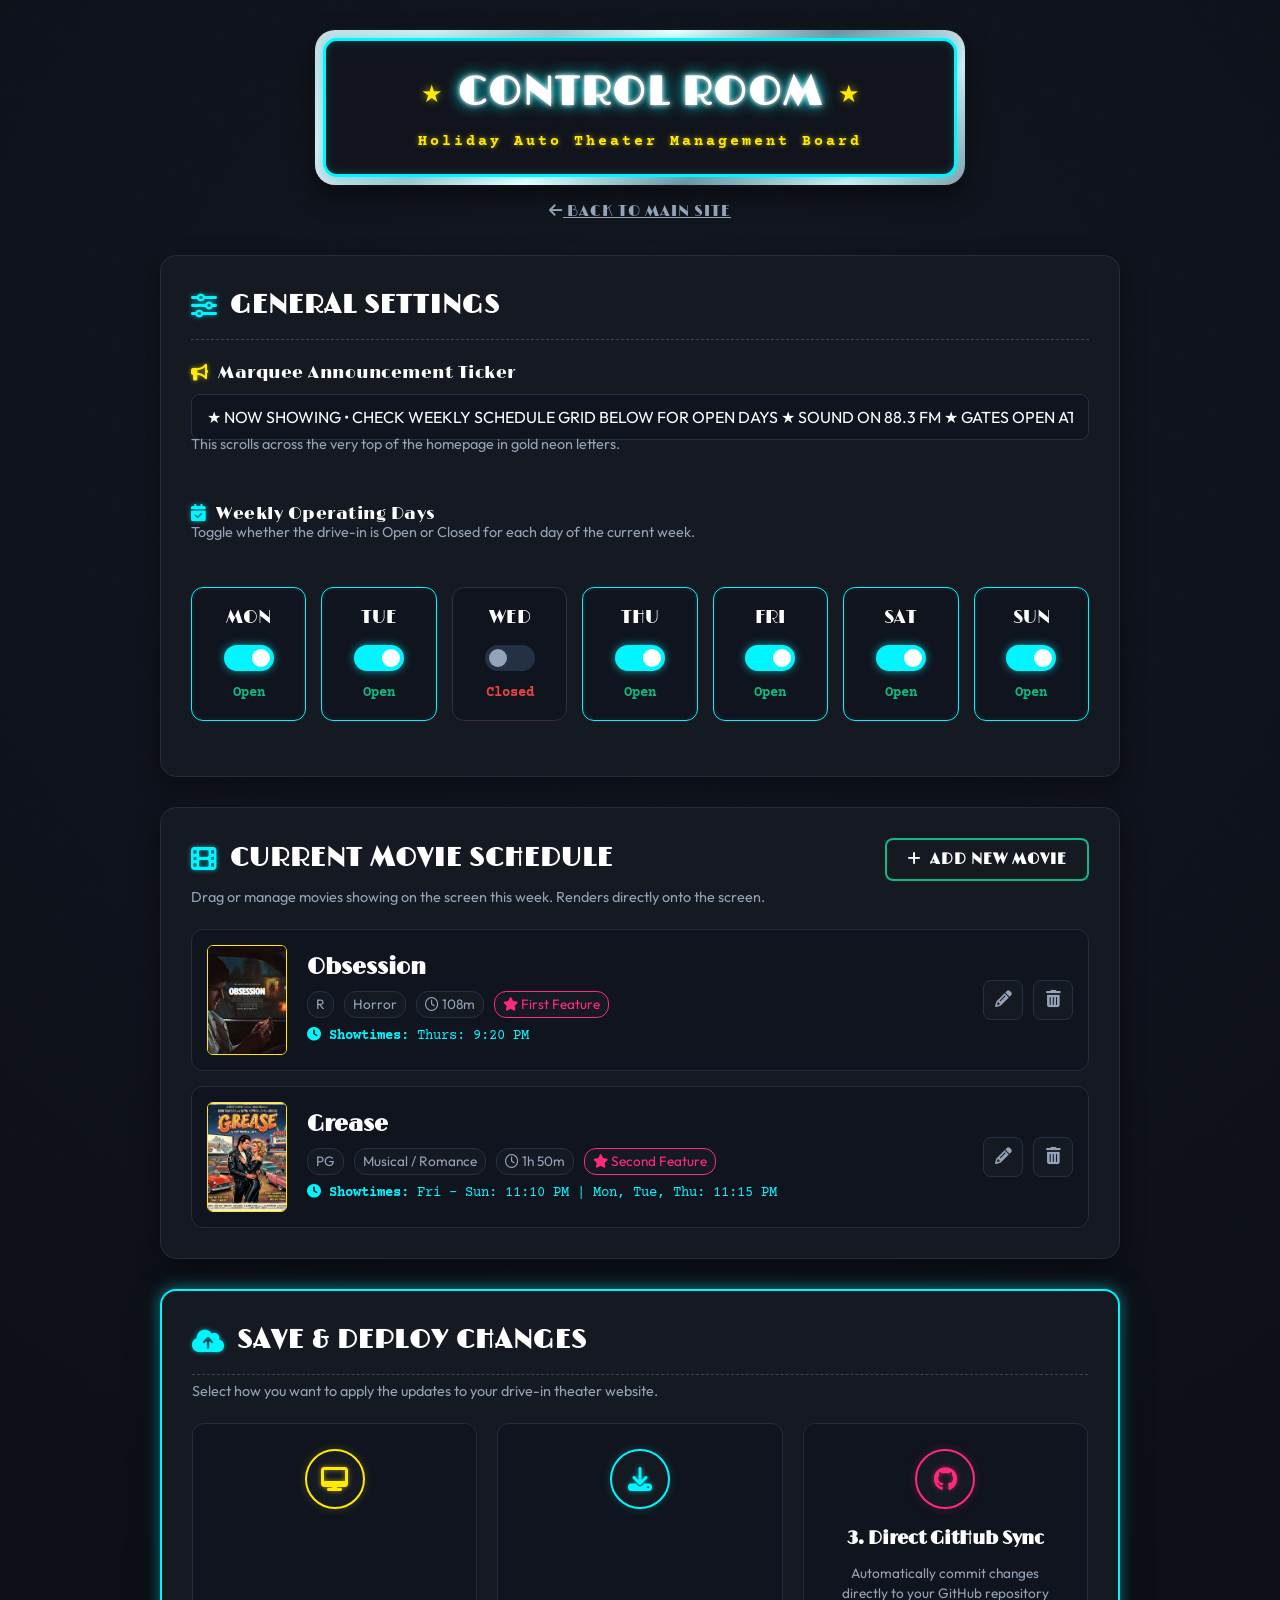
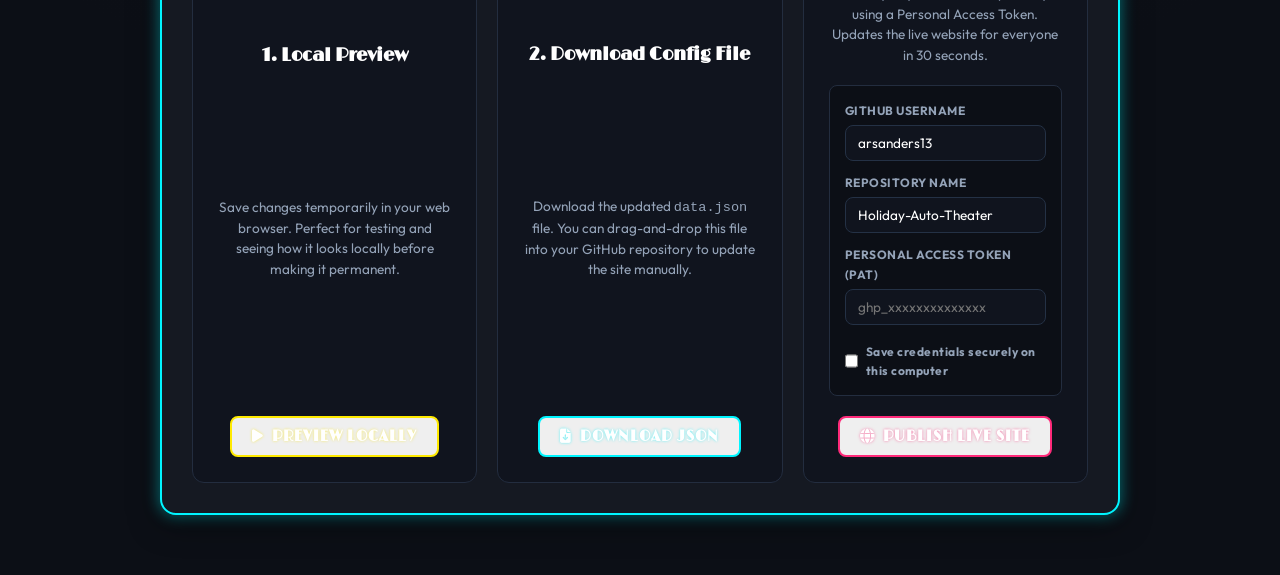
==== commit 92ac0610: "Deploy full updated admin.html via upload script" ====
--- a/admin.html
+++ b/admin.html
@@ -344,6 +344,6 @@
   </div>
 
   <!-- Custom Admin Script -->
-  <script src="admin.js?v=4.0"></script>
+  <script src="admin.js?v=5.0"></script>
 </body>
 </html>
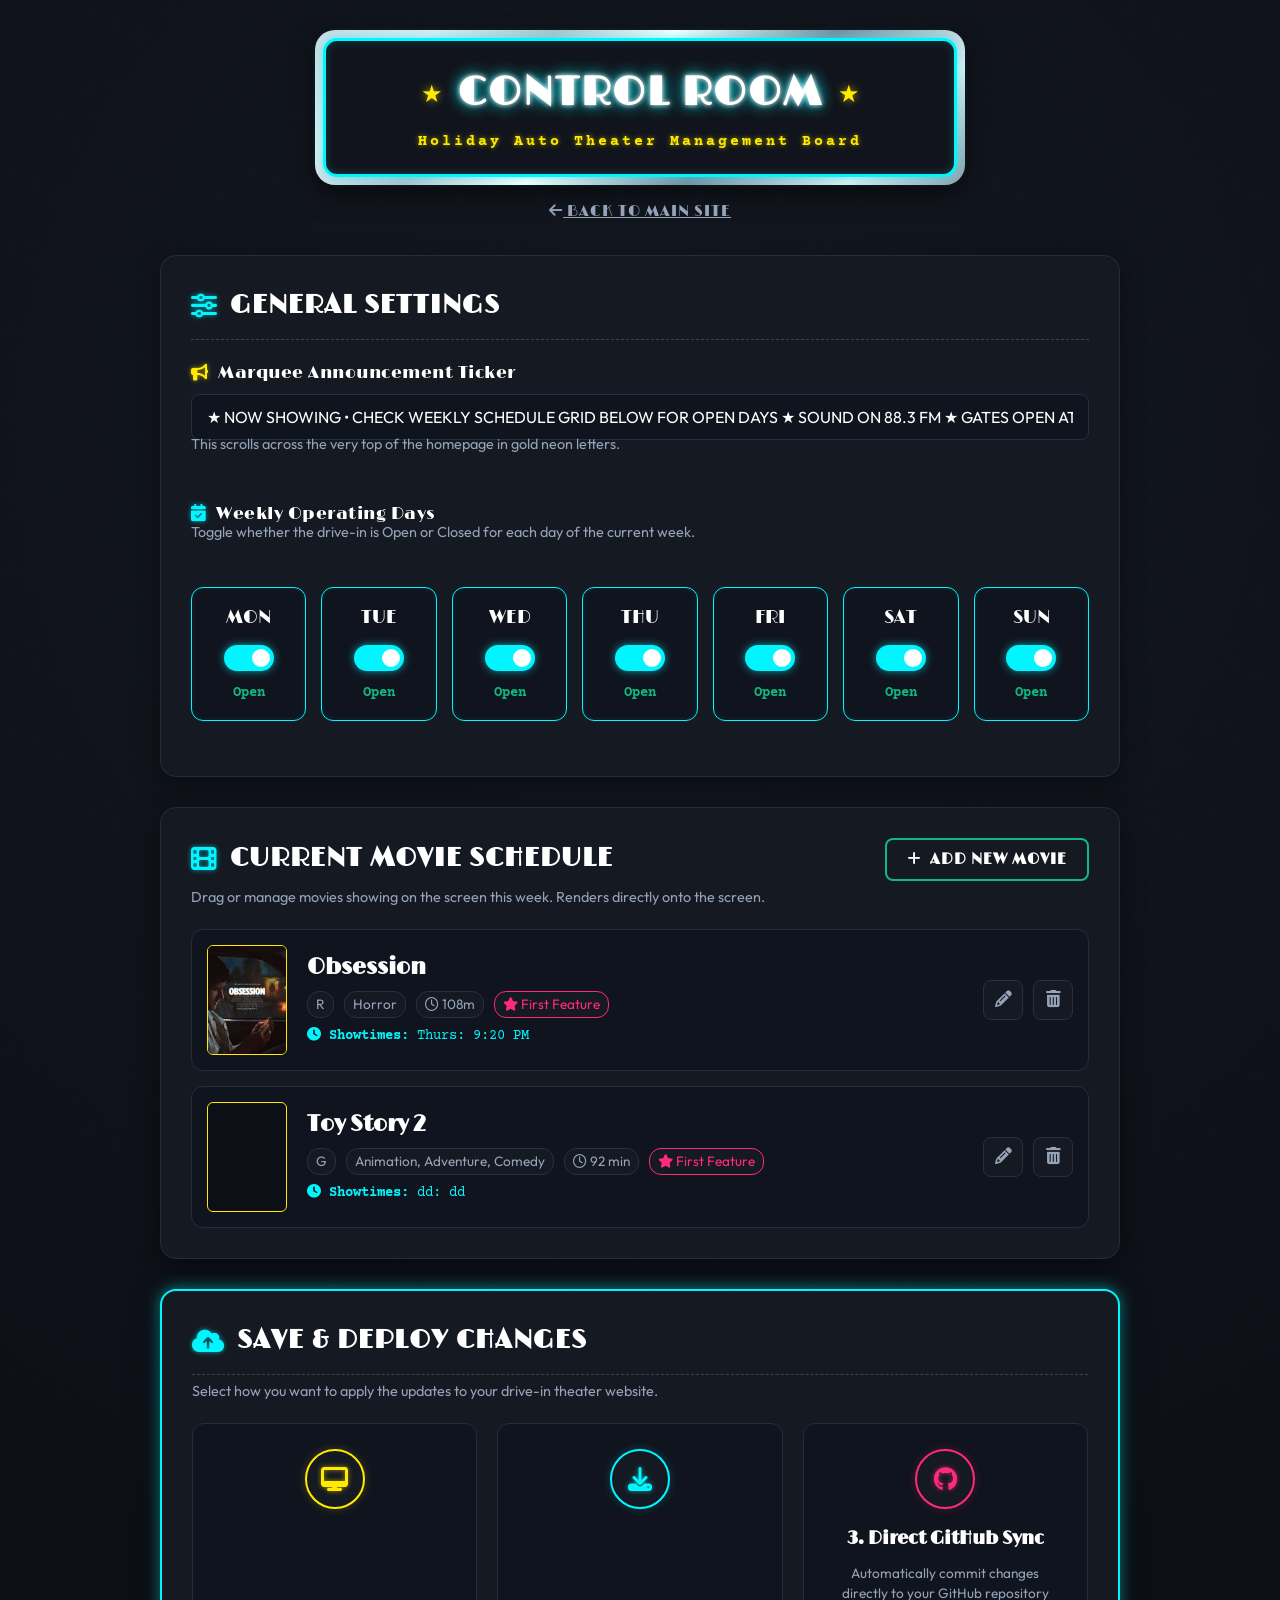
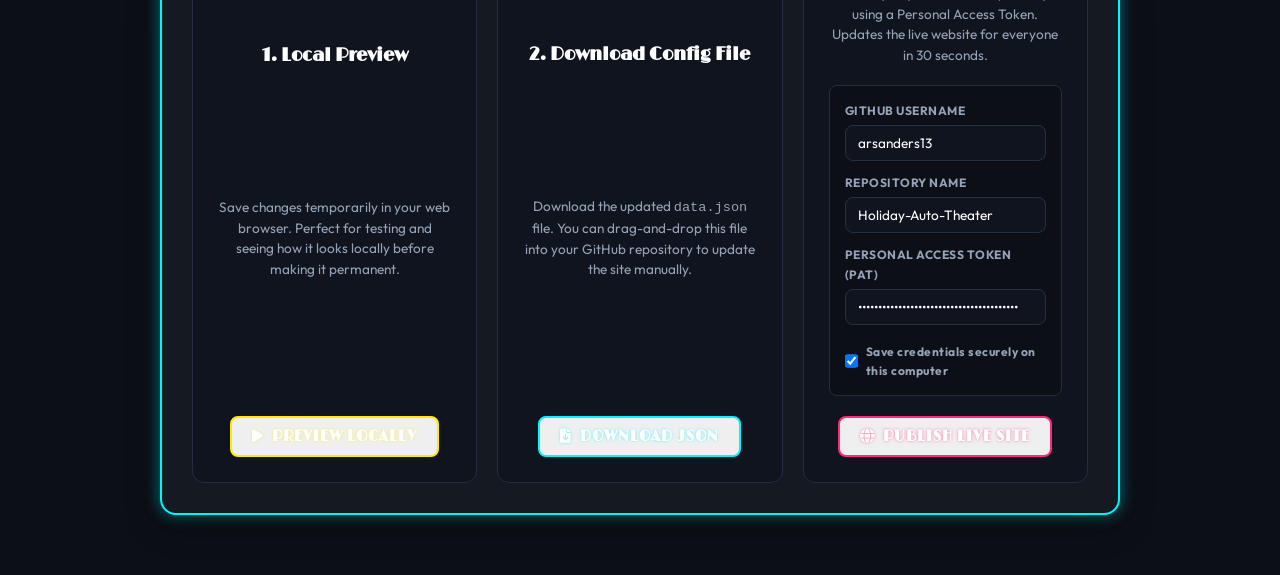
==== commit c3ea8de9: "Deploy full updated admin.html via upload script" ====
--- a/admin.html
+++ b/admin.html
@@ -344,6 +344,6 @@
   </div>
 
   <!-- Custom Admin Script -->
-  <script src="admin.js?v=5.0"></script>
+  <script src="admin.js?v=6.0"></script>
 </body>
 </html>
